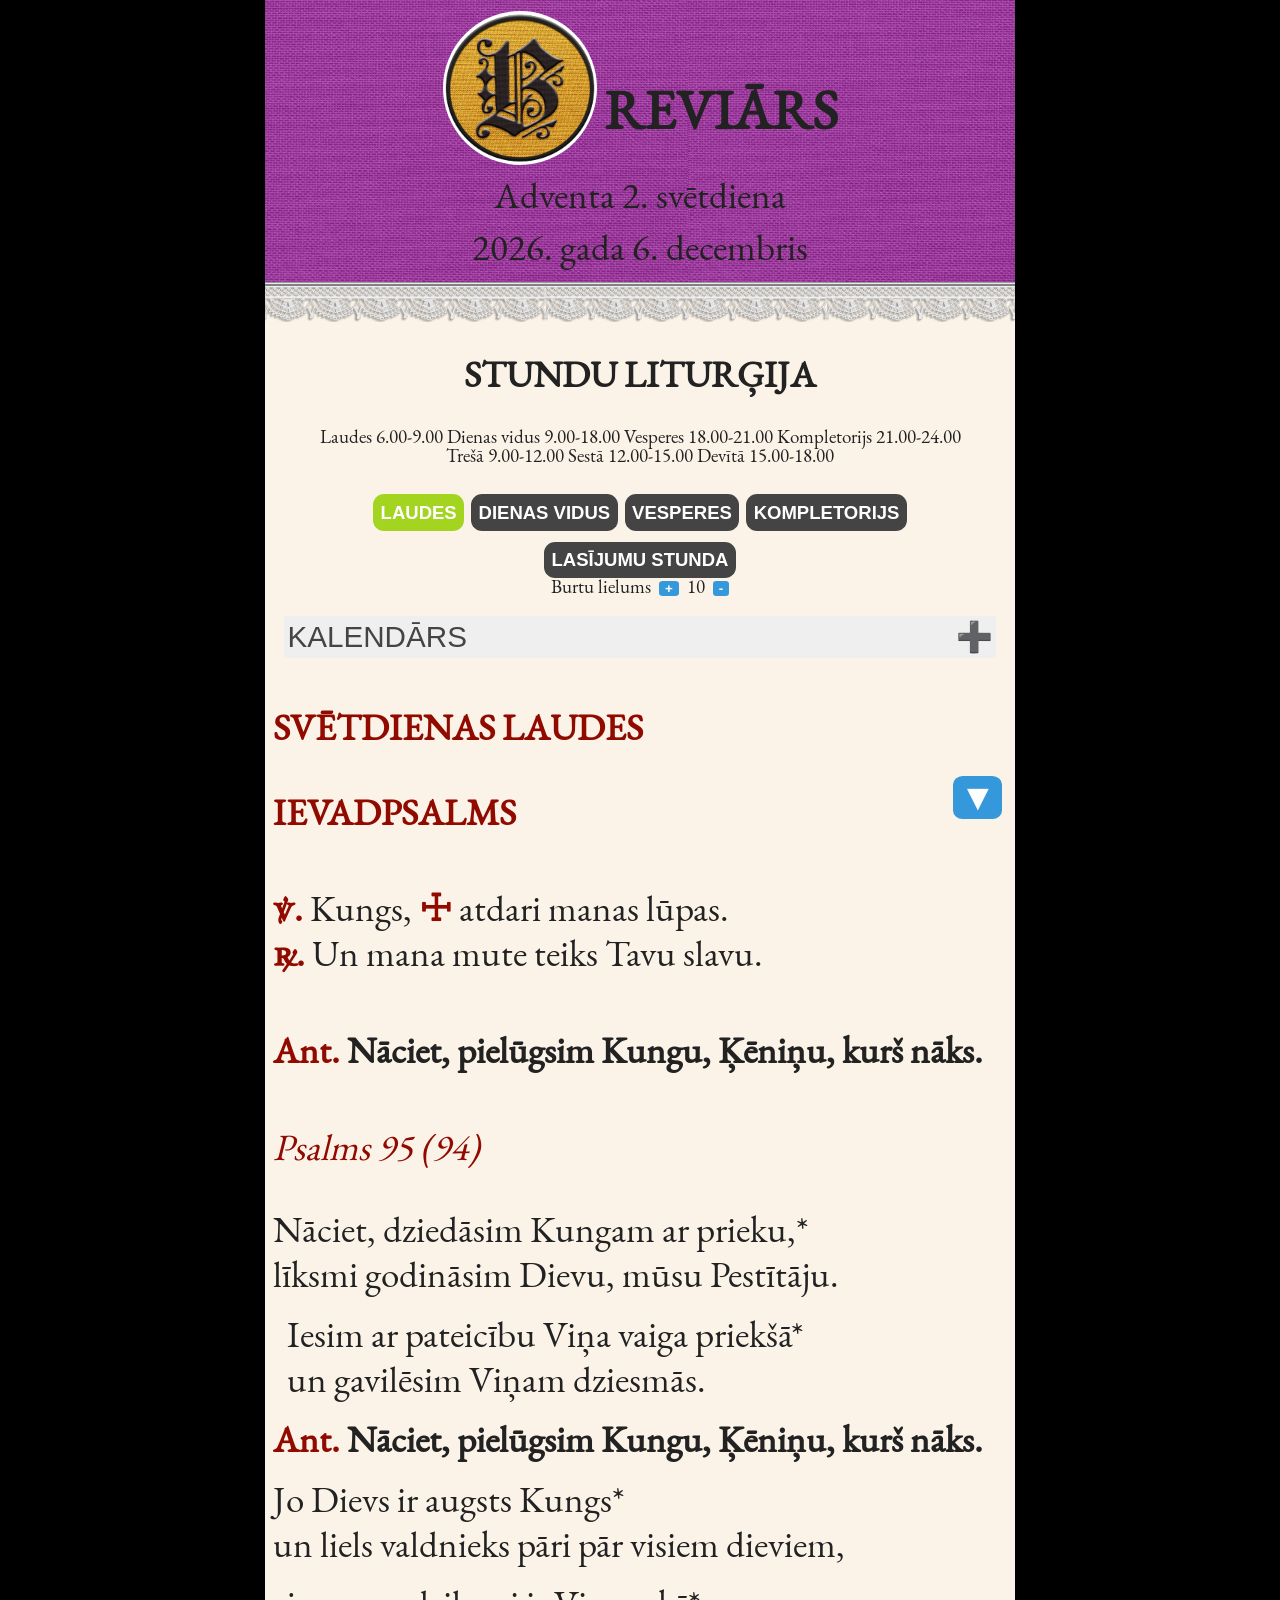
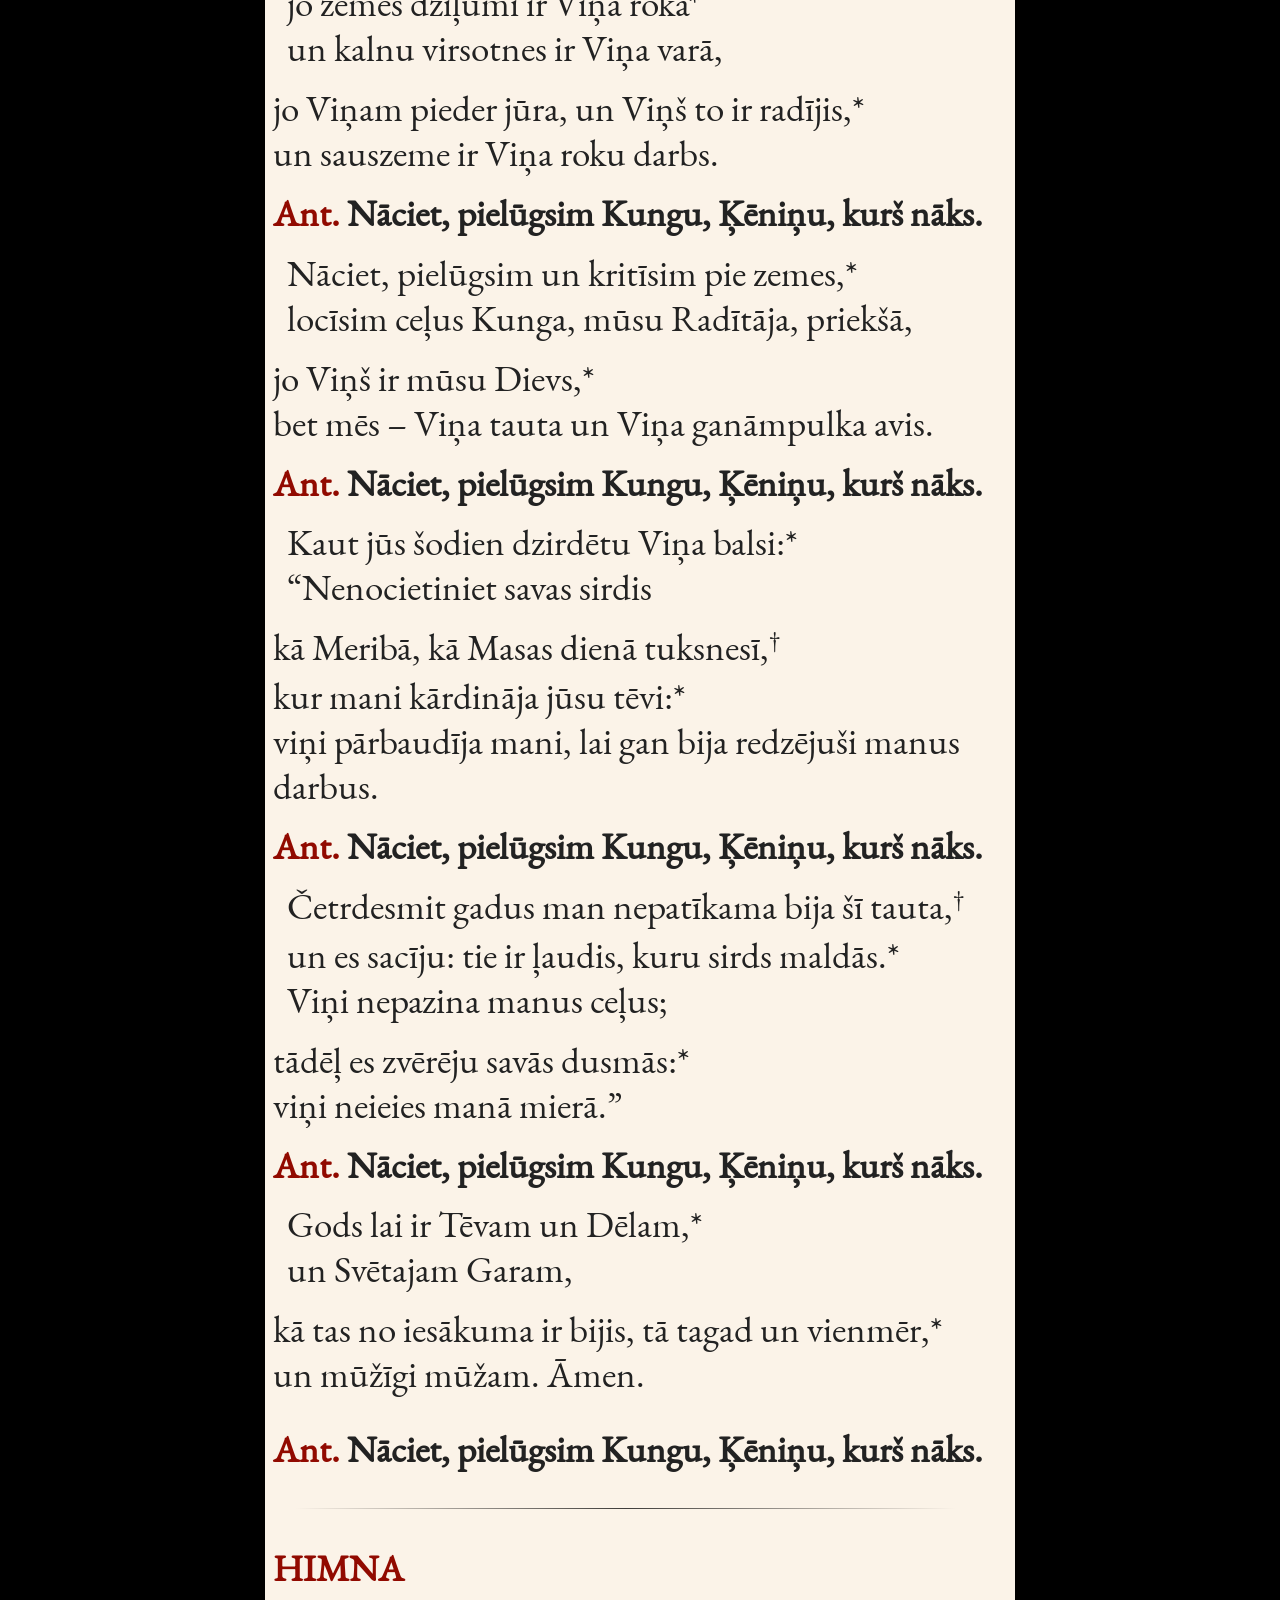
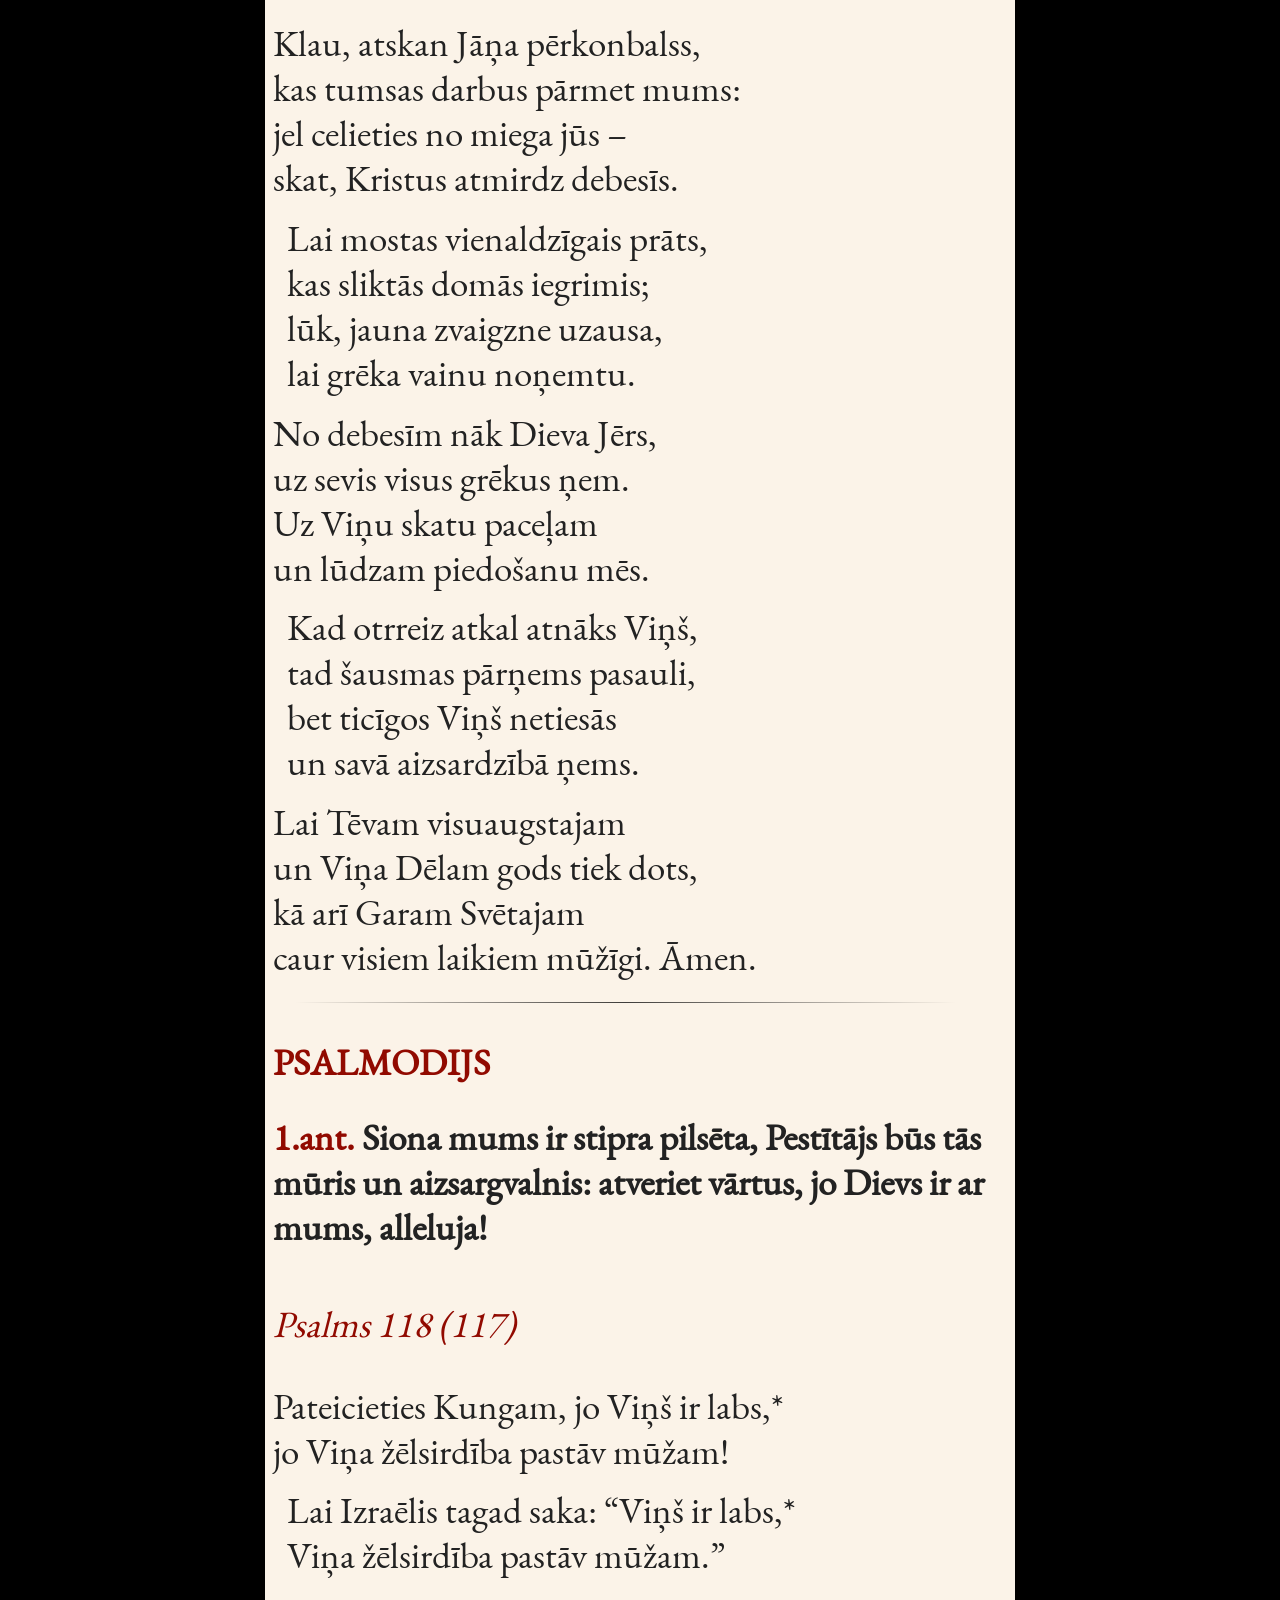
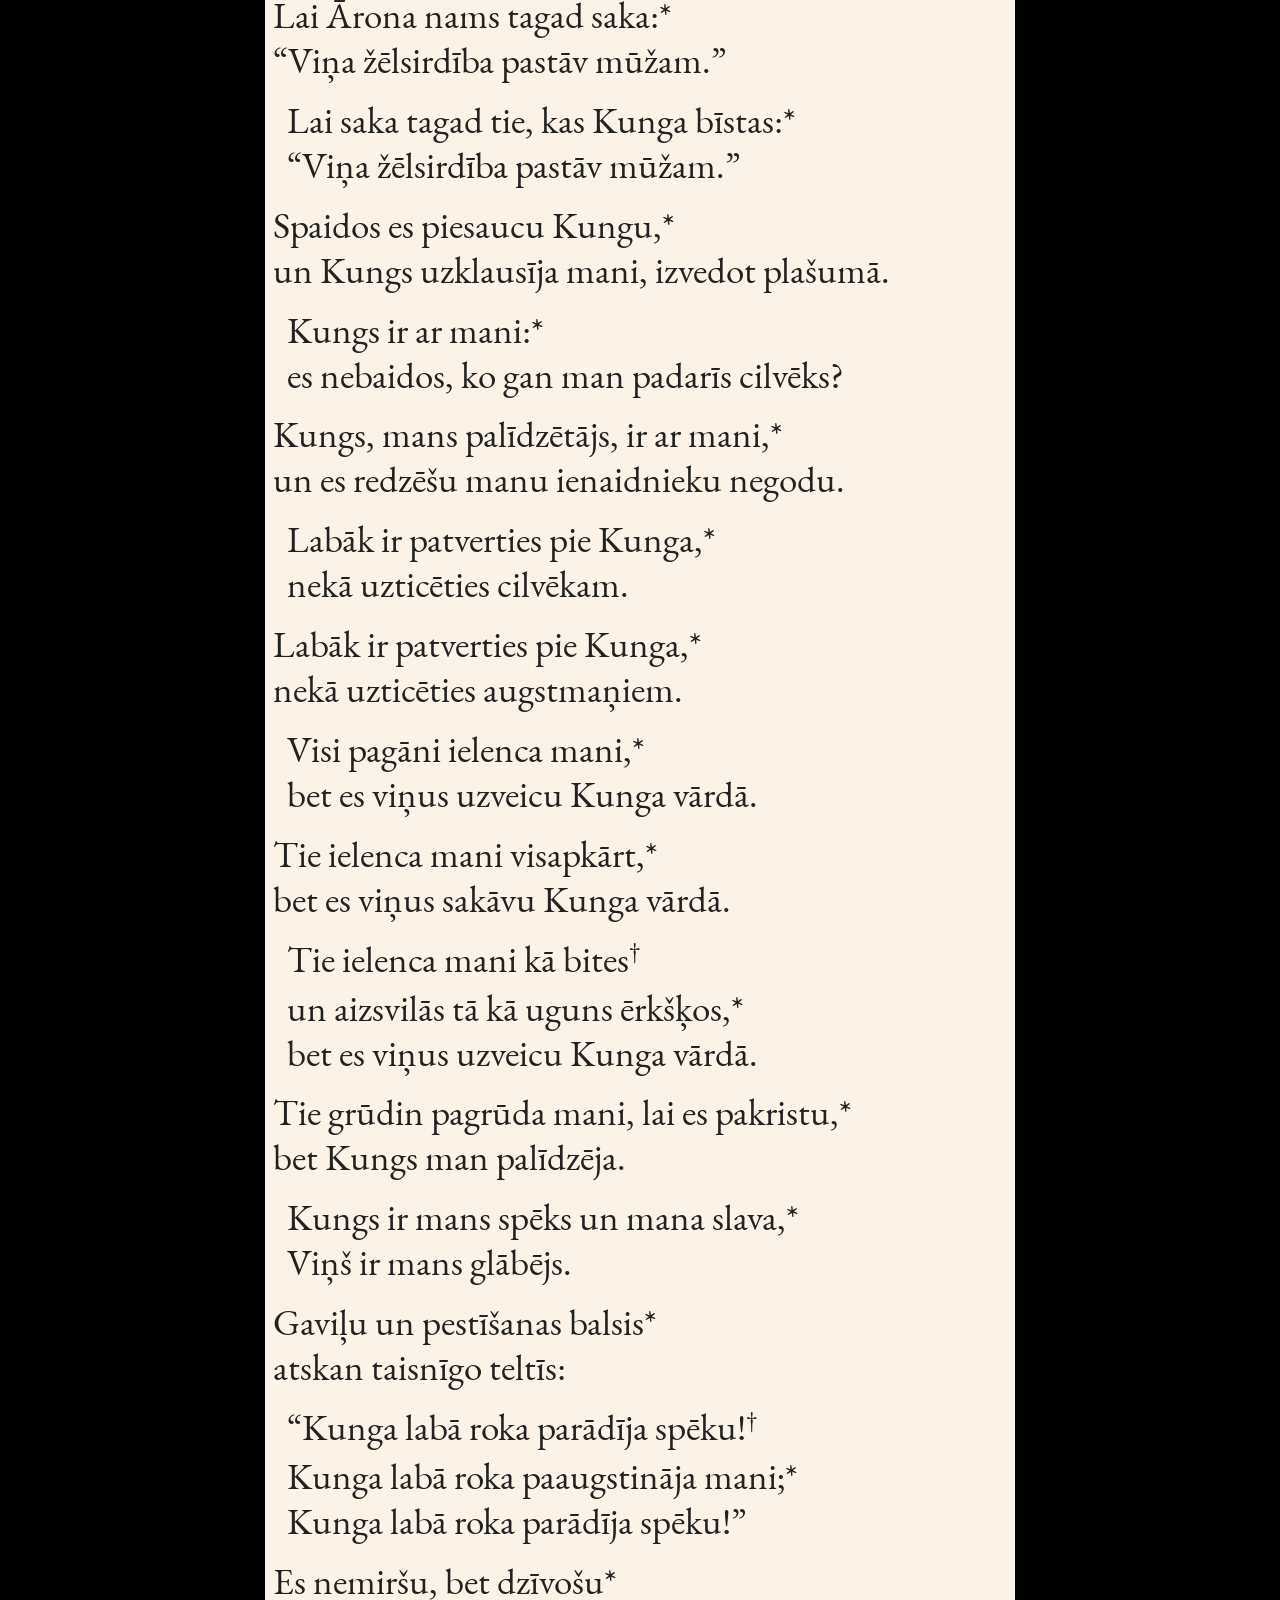
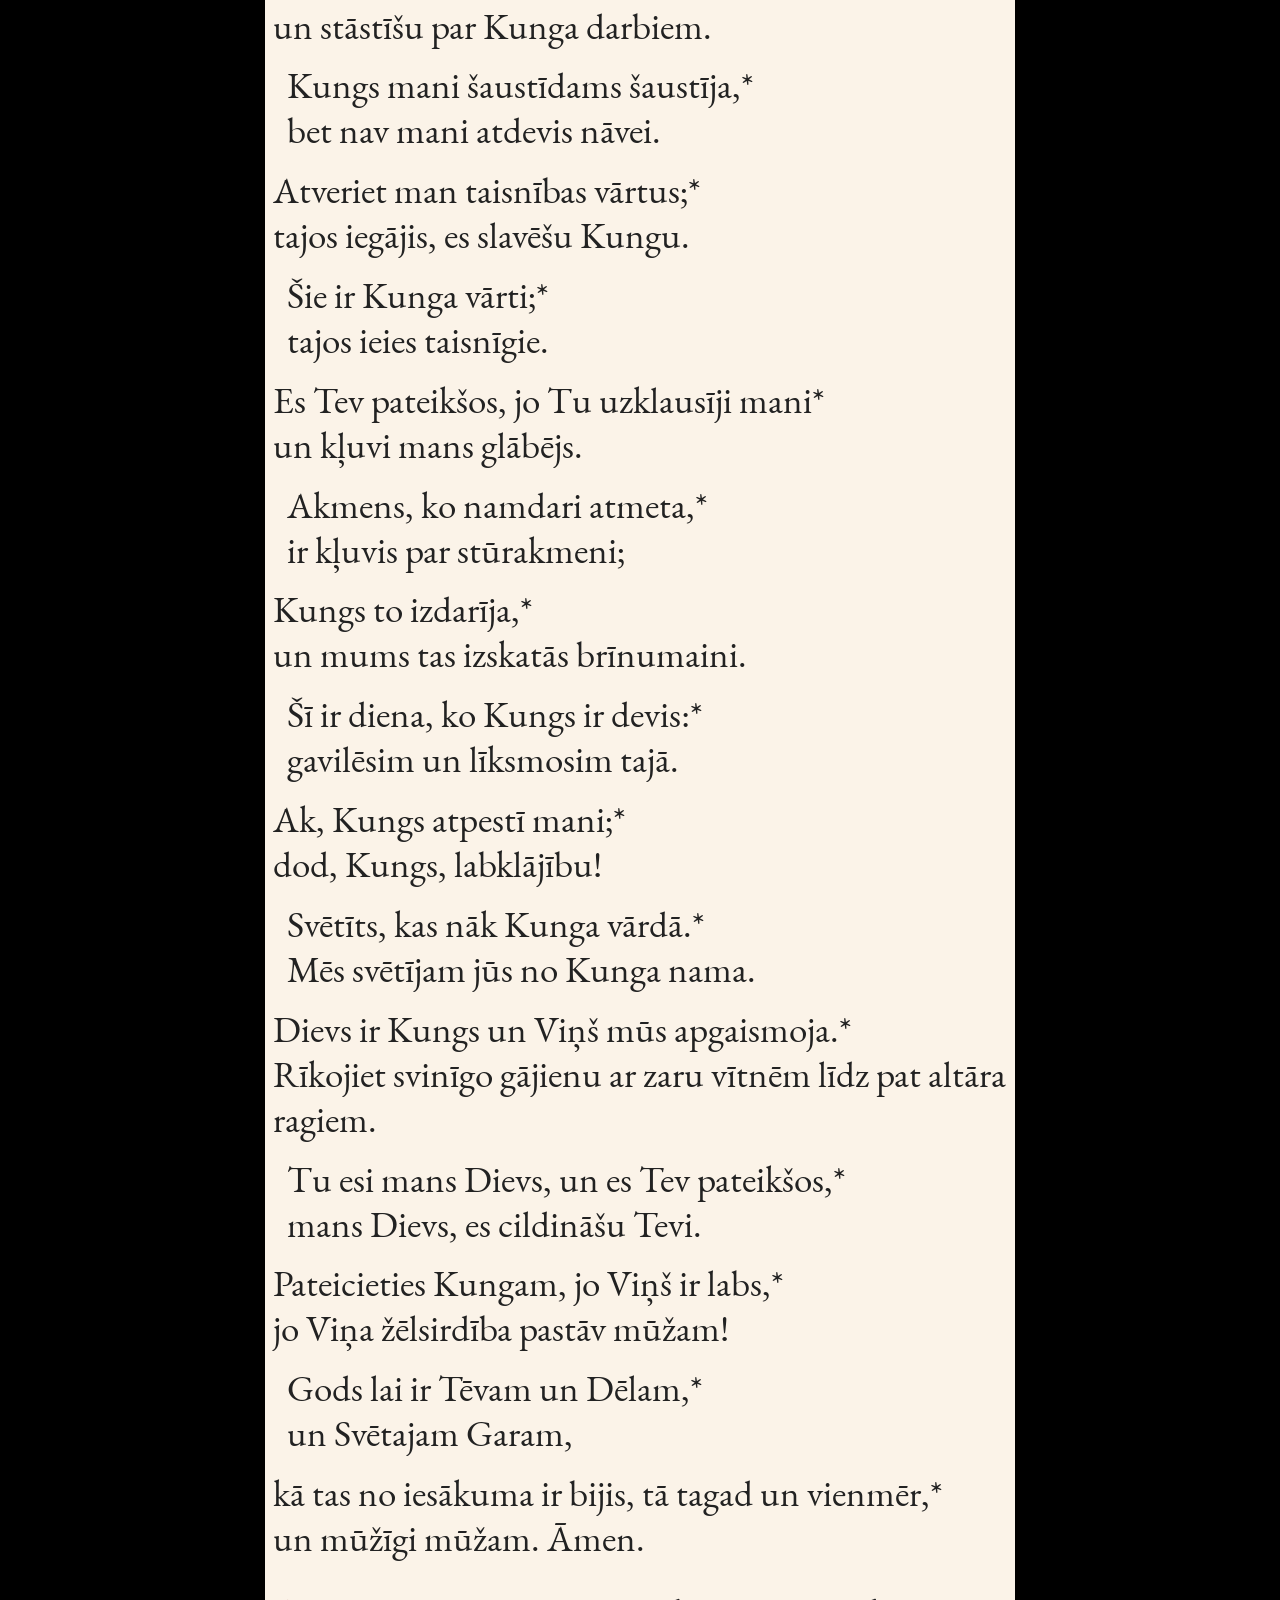
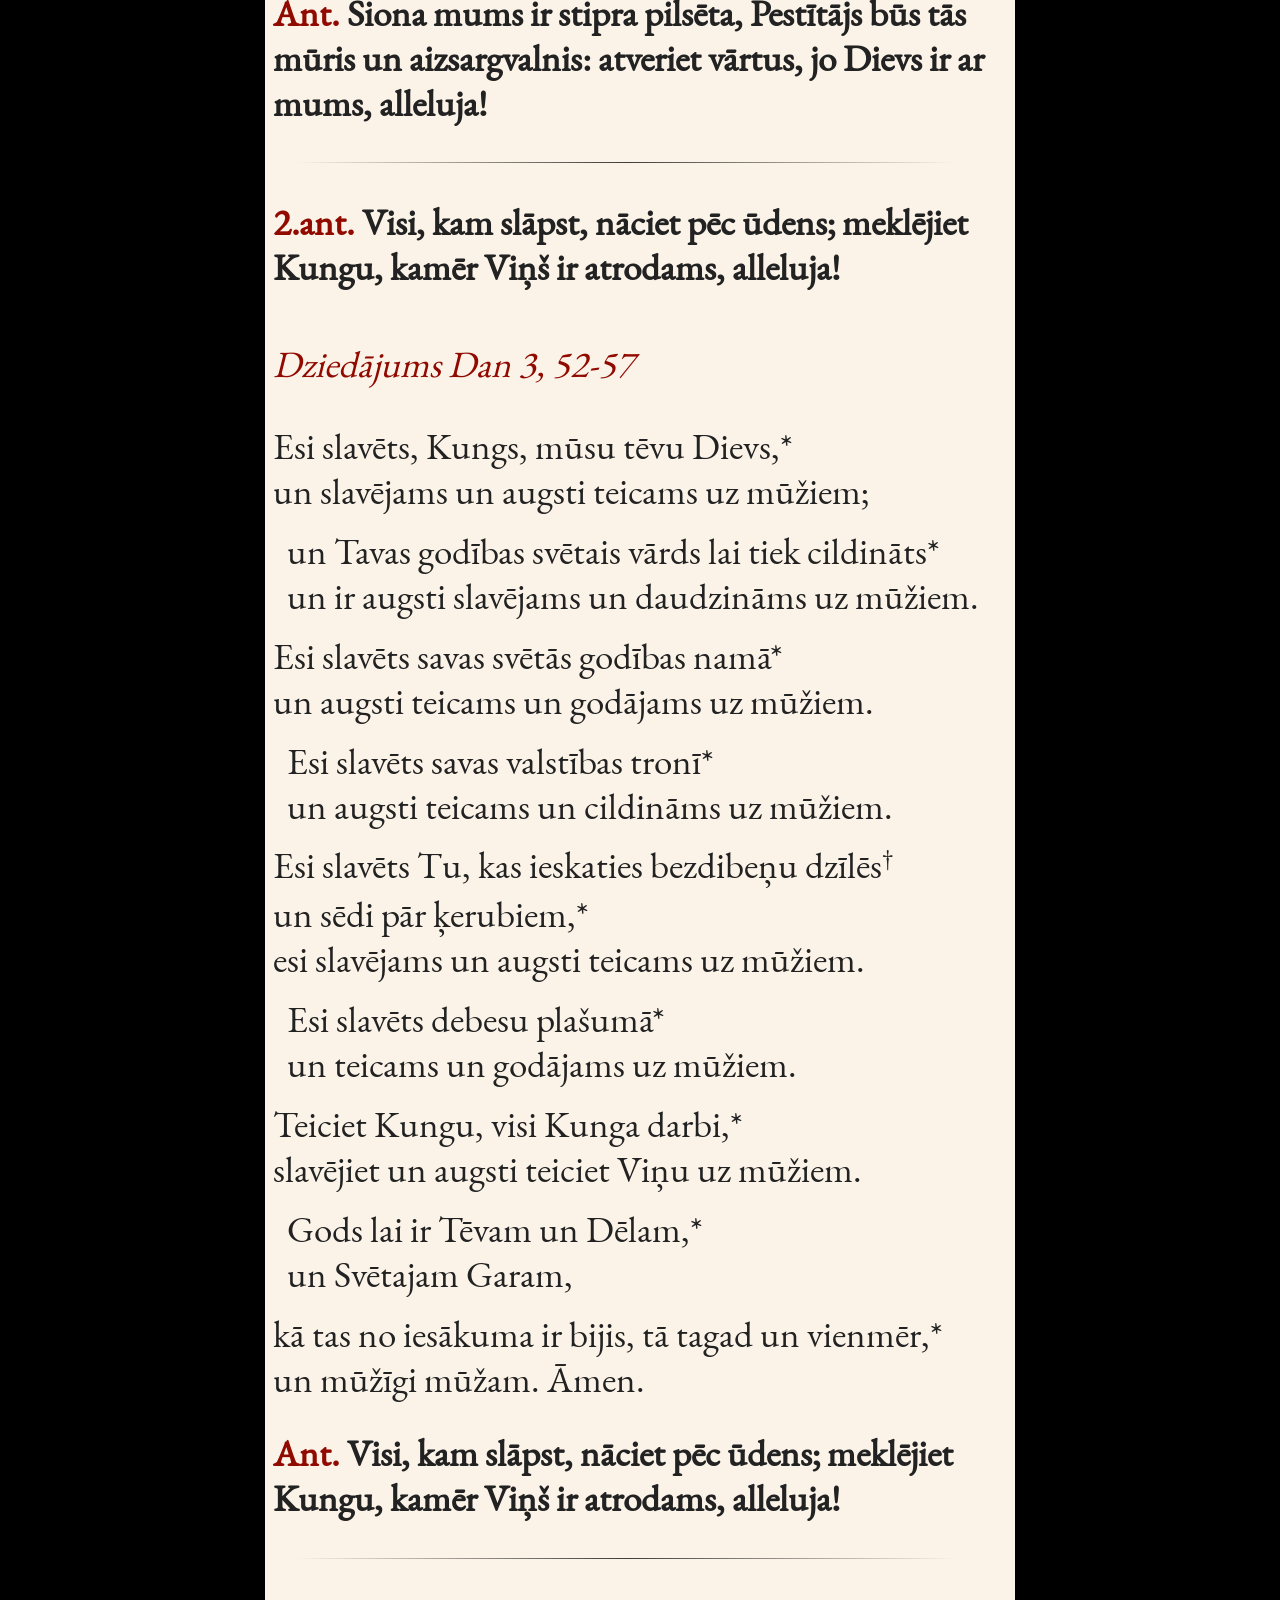
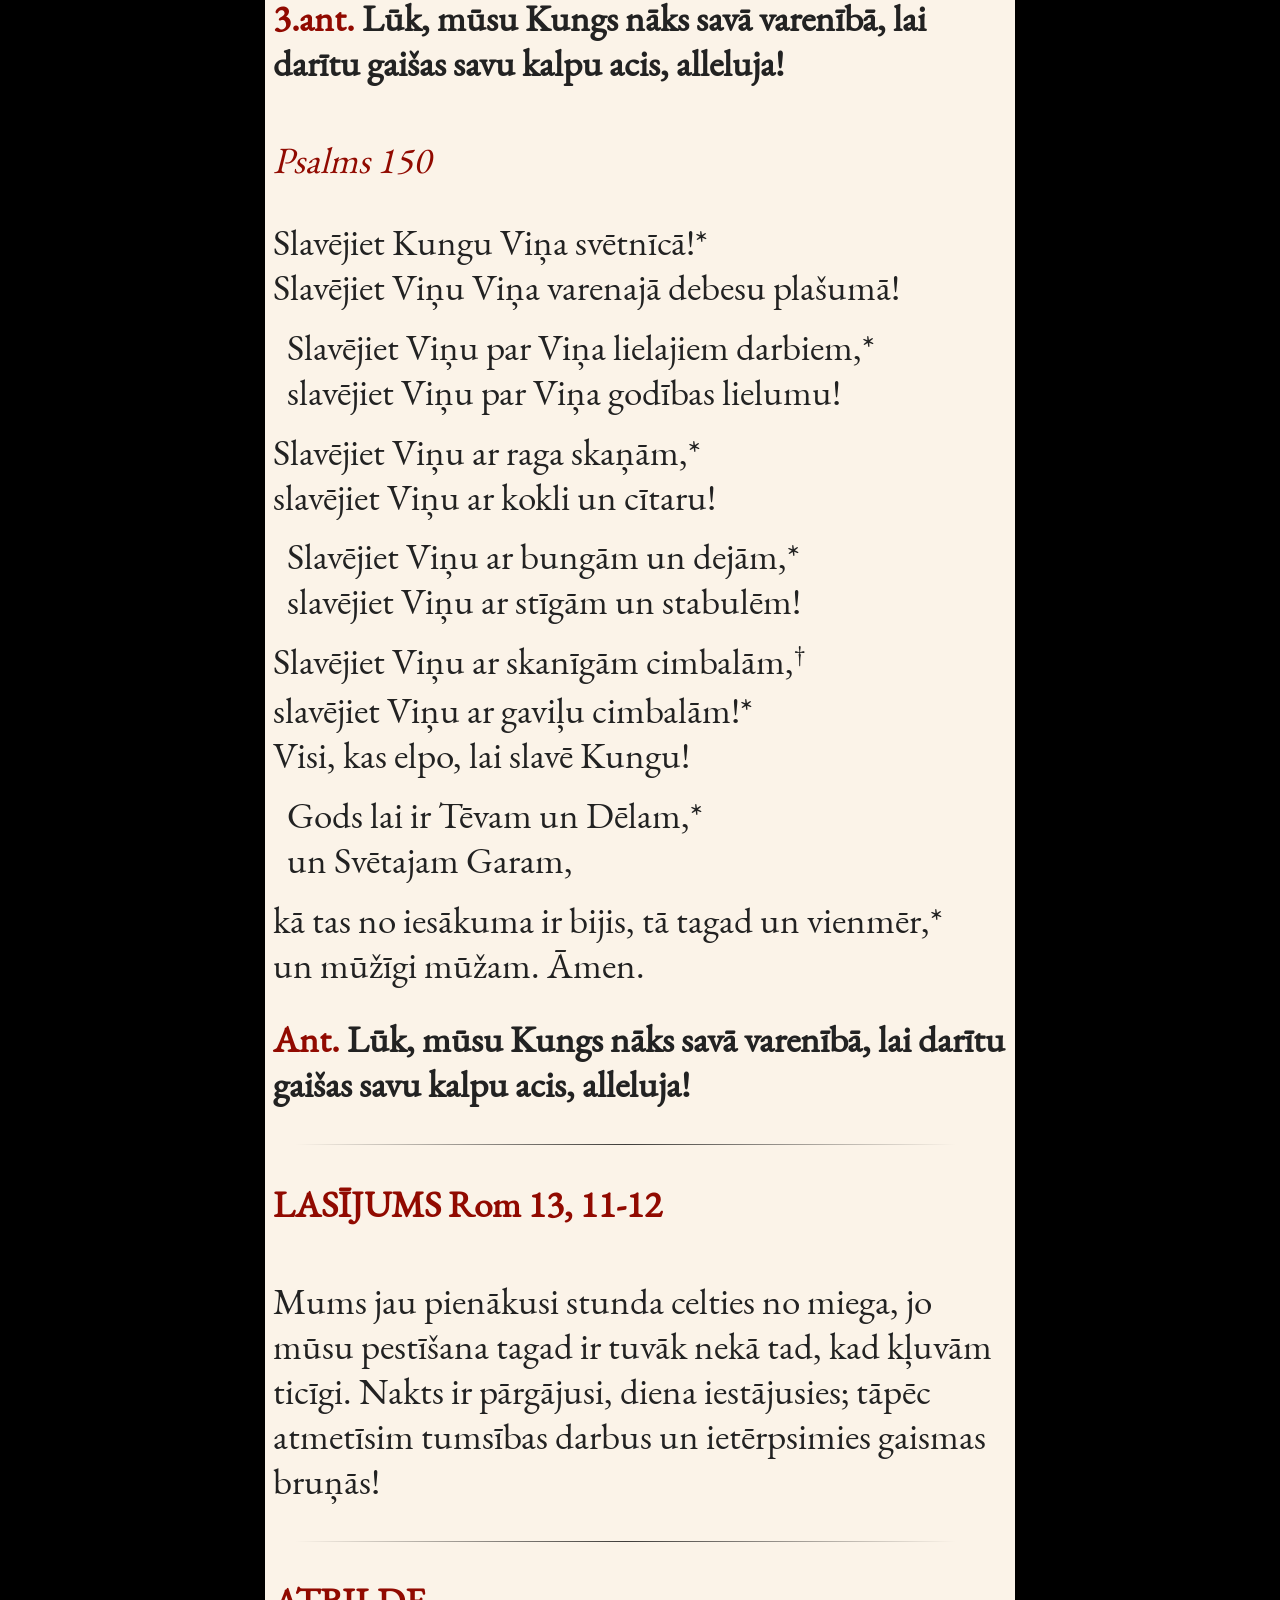
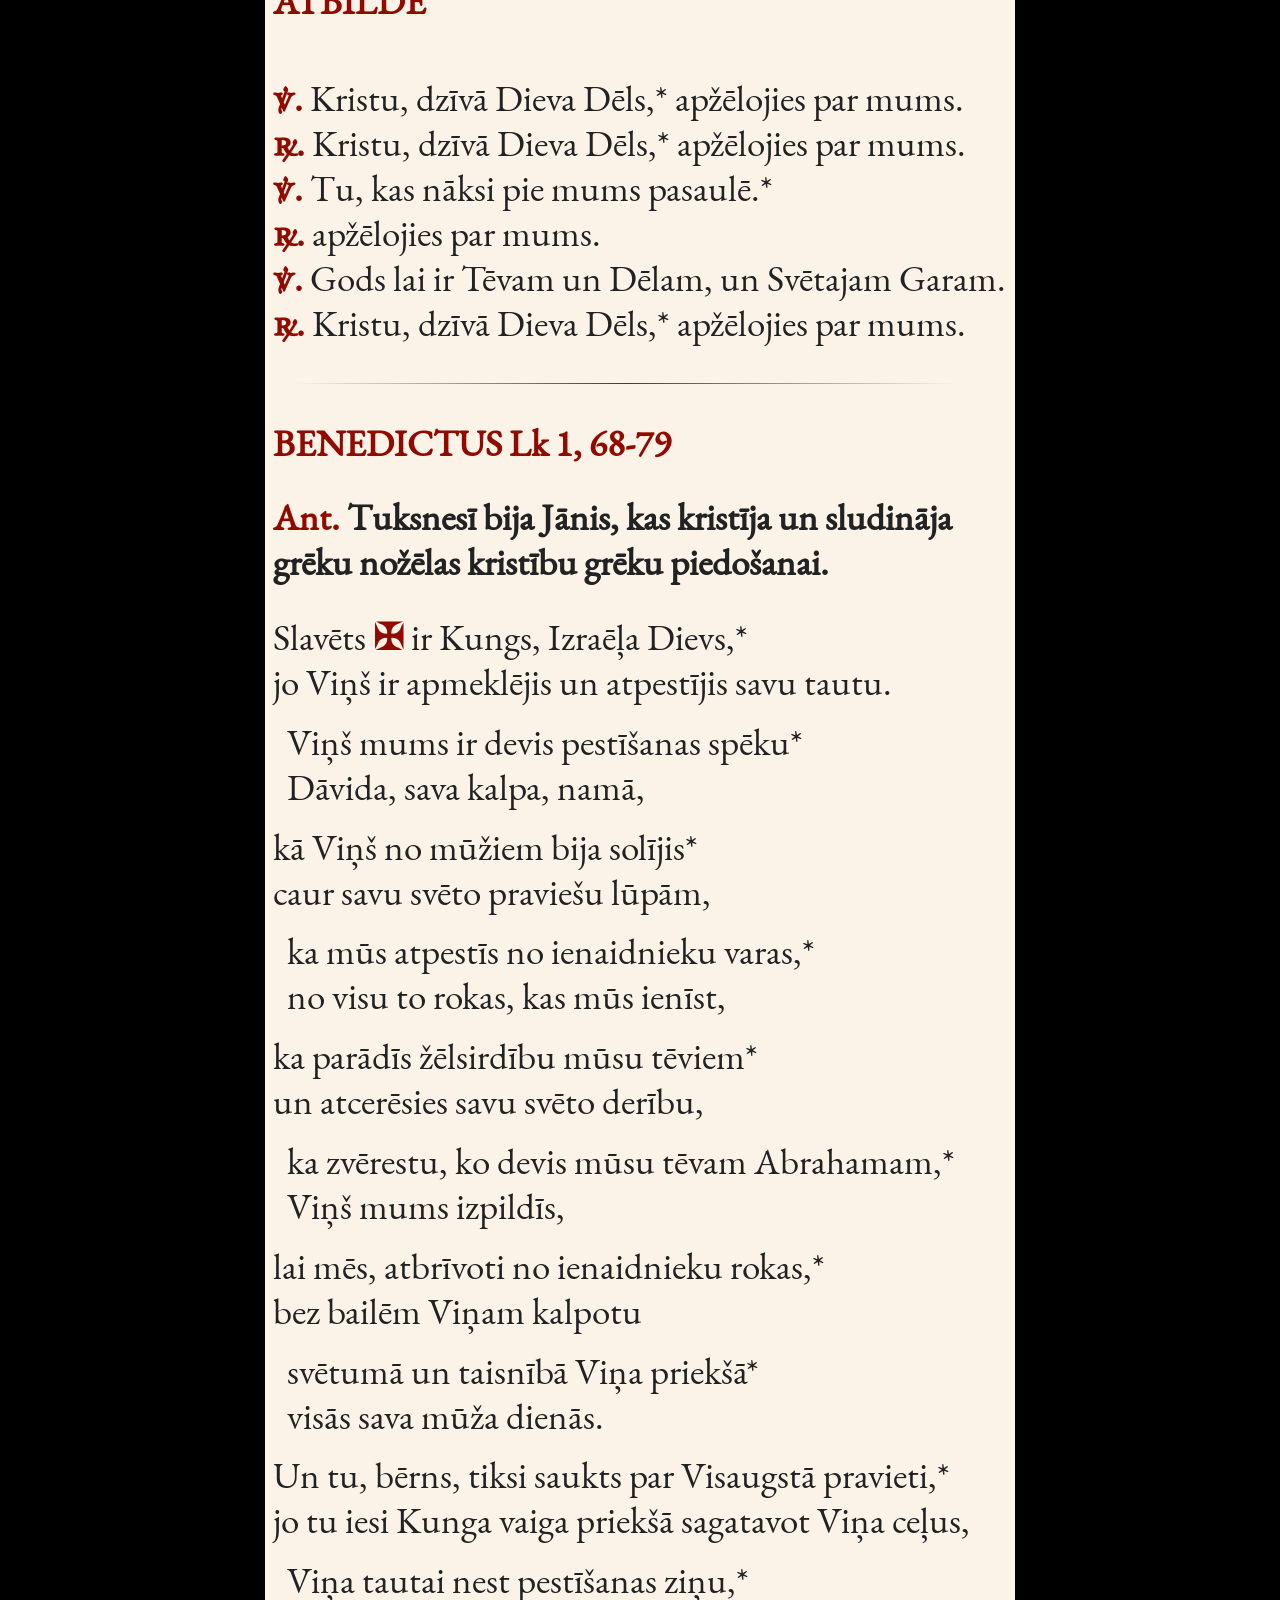
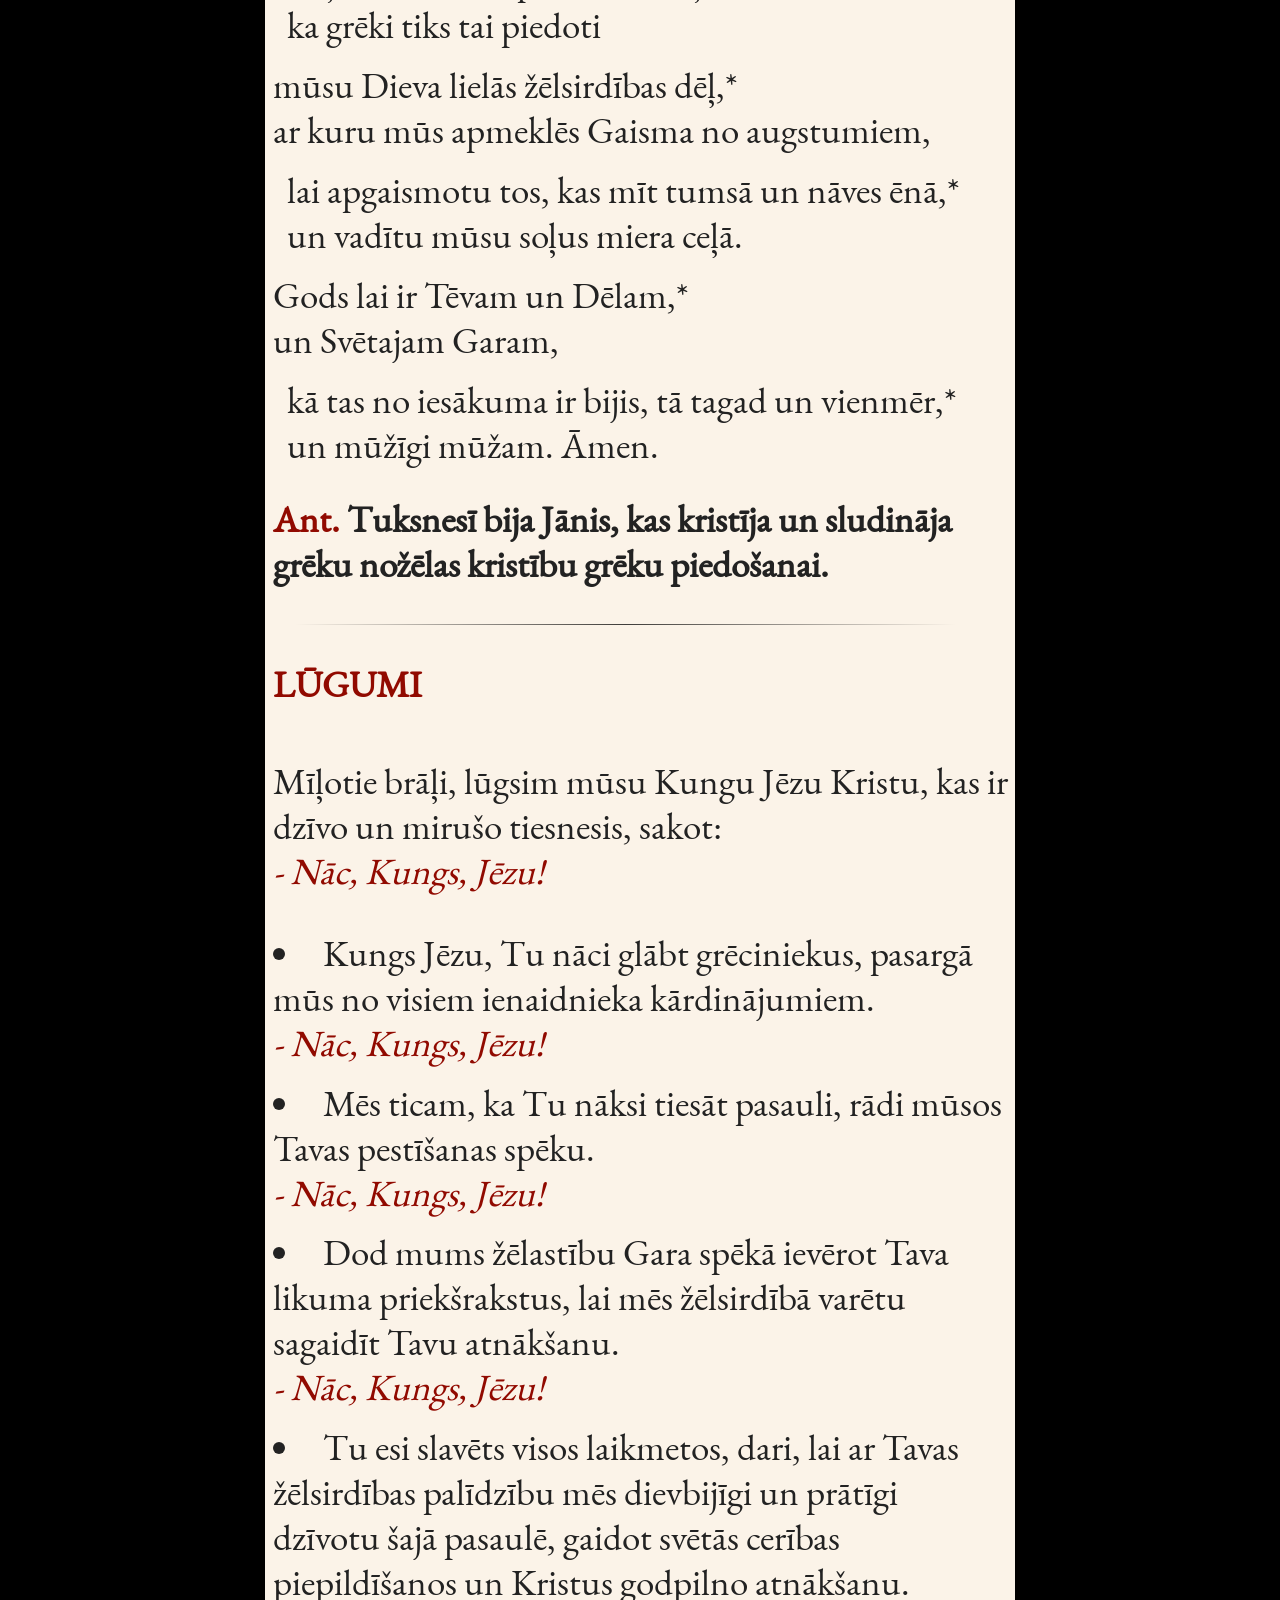
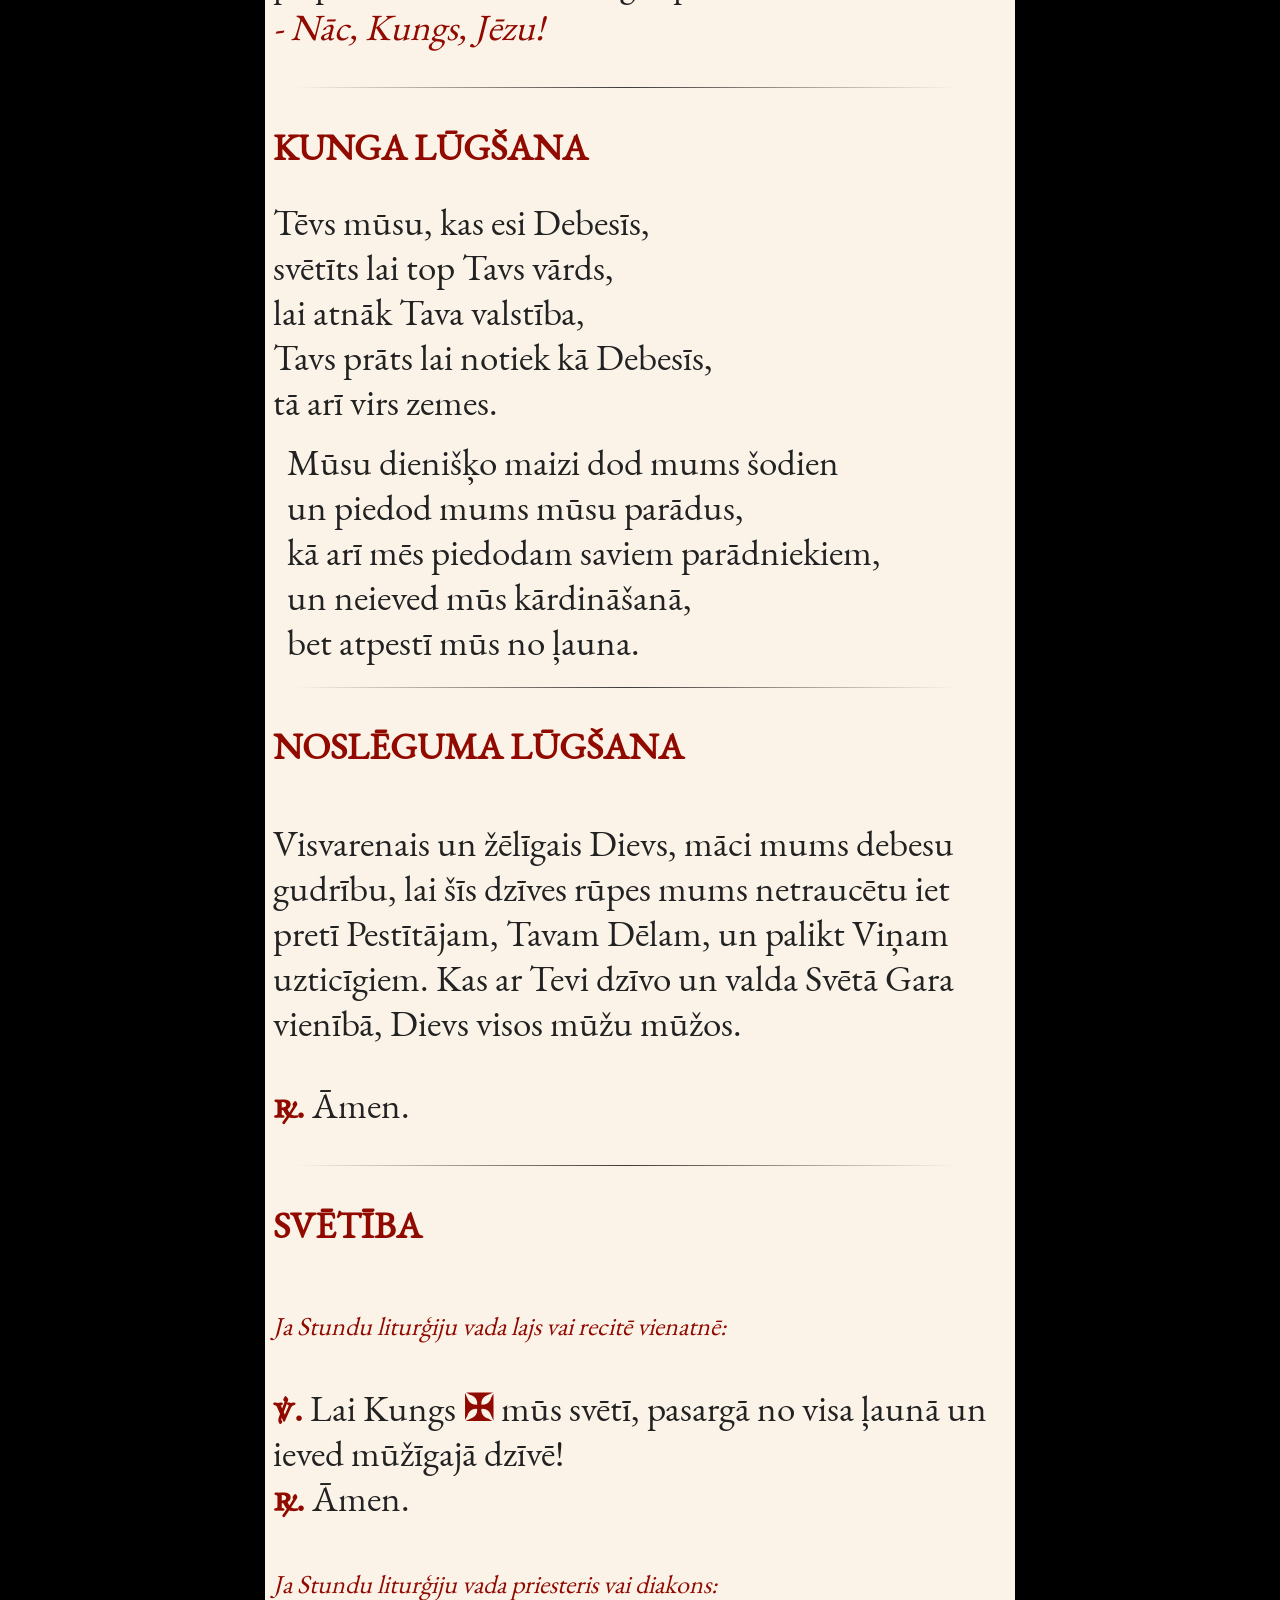
==== index.html @ 7a3329bc "Add files via upload" ====
<!DOCTYPE html>
<html lang = "lv">
	<head>
		<script>const  appversion = "2.101";//var v = new Date().valueOf(); // izmaiņu versija</script>
		<script async src="https://www.googletagmanager.com/gtag/js?id=G-MCXDLK2TNH"></script>
		<script>function gtag(){dataLayer.push(arguments)}window.dataLayer=window.dataLayer||[],gtag("js",new Date),gtag("config","G-MCXDLK2TNH");</script>
		<link rel="icon" type="image/x-icon" href="favicon.ico">
		<link rel="manifest" href="/manifest.json">
		<meta charset="utf-8">
		<meta name="viewport" content="width=device-width, initial-scale=1">
		<meta name="copyright" content="diakons Dainis">
		<meta name="description" content="Breviārs latviešu valodā">
		<meta name="keywords" content="Breviārs, Stundu lūgšana, liturģija, Liturģiskais gads, laudes, vesperes, kompletorijs">
		<title>Breviars</title>
		<script>
			const  v = appversion; // versija j;apamaina arī serviceworker.js
			document.addEventListener("DOMContentLoaded", function(event) {
				// Get HTML head element
				var head = document.getElementsByTagName('HEAD')[0];
				const cssList = ["style", "calendar"];
				// Create new link Element
				cssList.forEach(function(url) {
					let link = document.createElement('link');
					// set the attributes for link element 
					link.rel = 'stylesheet'; link.type = 'text/css';
					link.href = "css/" + url + ".css?v=" + v;
					head.appendChild(link);
					});

				var js = document.querySelector("#scripts");
				const jsList = ["himnas", "himnasLatin", "template_liturgy", "script", "pieminasdienas", "standartabloki", "komplet", "lugsana_pll_sv", "psalmi", "parastais", "officium", "advents", "ziemassvetki", "gavenis", "lieldienas", "festum",   "tools", "liturgiskaisgads", "calendar"]; //"himnas", "tools", "liturgiskaisgads", "calendar"];
				jsList.forEach(function(url) {
					let script = document.createElement('script');
					
					script.src = "js/" + url + ".js?v=" + v;
					script.async = false;
					js.appendChild(script);					
					});
			});
		</script>
		
<!-- APP -->
<!-- Your web app content -->
  <button id="install-button" style="display: none;">Instalēt aplikāciju</button>
  <script>
		if ('serviceWorker' in navigator) {
			window.addEventListener('load', function() {
				navigator.serviceWorker.register('/service-worker.js')
					.then(function(registration) {
						console.log('Service Worker registered with scope:', registration.scope);

						// Listen for updates to the service worker.
						registration.onupdatefound = function() {
							const installingWorker = registration.installing;
							installingWorker.onstatechange = function() {
								if (installingWorker.state === 'installed') {
									if (navigator.serviceWorker.controller) {
										// New update available
										console.log('New content is available; please refresh.');
										showUpdateNotification();
									} else {
										// Content is cached for offline use.
										console.log('Content is cached for offline use.');
									}
								}
							};
						};
					}).catch(function(error) {
						console.log('Service Worker registration failed:', error);
					});

				// Check if the app is already installed
				if (window.matchMedia('(display-mode: standalone)').matches) {
					hideInstallButton();
				}

				// Listen for the beforeinstallprompt event
				let deferredPrompt;
				window.addEventListener('beforeinstallprompt', (e) => {
					e.preventDefault();
					deferredPrompt = e;
					showInstallButton();
					document.getElementById('install-button').addEventListener('click', () => {
						hideInstallButton();
						deferredPrompt.prompt();
						deferredPrompt.userChoice.then((choiceResult) => {
							if (choiceResult.outcome === 'accepted') {
								console.log('User accepted the install prompt');
							} else {
								console.log('User dismissed the install prompt');
							}
							deferredPrompt = null;
						});
					});
				});

				function showInstallButton() {
					const installButton = document.getElementById('install-button');
					installButton.style.display = 'block';
				}

				function hideInstallButton() {
					const installButton = document.getElementById('install-button');
					installButton.style.display = 'none';
				}

				function showUpdateNotification() {
					const notification = document.createElement('div');
					notification.innerHTML = '<div style="position: fixed; top: 0; width: 100%; background: #fff; color: #000; padding: 10px; text-align: center; box-shadow: 0 -2px 5px rgba(0,0,0,0.3); z-index: 1000;">Pieejama jaunāka versija. <button  class="reload" onclick="window.location.reload()">Atjaunot!</button><br>Pēc tam aizver un atver pārlūku.</div>';
					document.body.appendChild(notification);
					
				    // Nodrošinām, ka tas tiek pievienots pēc lapas ielādes
					window.addEventListener('load', () => {
						document.body.appendChild(notification);
					});
				}

				
			});
		}
  </script>
		
	 </head>
	 
	 <body>

	 <div id="main">
	 	<div class="maincontainer">
			<div id="liturgiskakrasabaneris" class="logobar">
				<div id = "notify" style="float: right;"></div>
				<div class="logo">
					<p><img class="logo" src="img/Logo_Gold_200.png" alt="breviars stundu liturgija">
					 <span id="apptitle">reviārs</span></p>
					<p id="liturgsvetki" class="dienaID"><img src='img/Cube-loading.svg' alt="liturgiskais gads"></p>
					<p id="datums" class="datums">.</p>
					<!-- <p id="altKrasa" class="litsarkans"></p> -->
				</div>
			</div>
			<div id="bannerborder"></div>

			<div class="centretsbloks">
				<h2>STUNDU LITURĢIJA</h2>
				<p style="font-size: 50%; line-height: 100%;">
				Laudes 6.00-9.00 Dienas vidus 9.00-18.00 Vesperes 18.00-21.00 Kompletorijs 21.00-24.00
				<br>Trešā 9.00-12.00 Sestā 12.00-15.00 Devītā 15.00-18.00
				<!--         <br> (Laudes I-III; vesperes XII-XV; kompletorijs I.nakts sardze) -->
				</p>
				<button type="button" id="laudespoga" class="stundupoga">Laudes</button>
				<button type="button" id="dienaspoga" class="stundupoga">Dienas vidus</button>
				<button type="button" id="vesperespoga" class="stundupoga">Vesperes</button>
				<button type="button" id="kompletorijspoga" class="stundupoga">Kompletorijs</button>
				<button type="button" id="lasijumspoga" class="stundupoga">Lasījumu stunda</button>
				<div id="bookMarkZoom">
					<div id="bookMark"></div>
					<div id="zoom">Burtu lielums&nbsp;
						<button id="increase" class="zoombtn">+</button>
						&nbsp;<span id="zoompercent"></span>&nbsp;
						<button id="decrease" class="zoombtn">-</button>
					</div>
				</div>
			</div>
			
			<div class="infolit">
				 <button class="accordion">Kalendārs</button>
				 <div class="panel">
					<div class="statistika">
						<div> <span class="infoparagrafs">Gads: </span> <span id="litGads">na</span>. <span class="infoparagrafs">Psalmu nedēļa: </span> <span id="psNedela">na</span>.
							<br>
							<div style="text-align:center">
								<button id="prevButton">◁</button> <span id="menesis">menesis</span> <button id="nextButton">▷</button>
							</div>
						</div>
					</div>
					<div id="kalendars">Kalendārs</div>
				 </div>
			</div>
		</div>

		<div id="container" class="container">
			<div id="titleimage" class="titleimage">
				<!--       <img src="/img/agnus.jpg" alt="lamb"> -->
			</div>
			<div id="LugsanuTeksts" class="LugsanuTeksts">
				Pārlūkā ir jābūt atļautam JavaScript.
				<br>
				Darbība un izskats uz Safari nav garantēta.
			</div>
		</div>

	  <!-- Svarīga skriptu pareiza secība -->
	  <!-- Svarīga skriptu pareiza secība -->
		<div id='bugs' style="text-align: center;">
			<hr>
				<p>© tehniskais izpildījums: diakons Dainis
				<br>© teksti: <a href=copyright.html>dažādi tulkojumi</a></p>
				
				<p class="credit"> <a href=credit.html>Pateicība!</a> </p>
			<hr>
			<div id="atbalsts">
				<p>Atbalsti mūsu darbu!<br>
					<div id="koffee">
						<a href="https://www.buymeacoffee.com/breviars">Šeit!</a>
					</div>
				</p>
			</div>
		</div>
		<div id='scripts'></div>

	</div>
	</body>
</html>
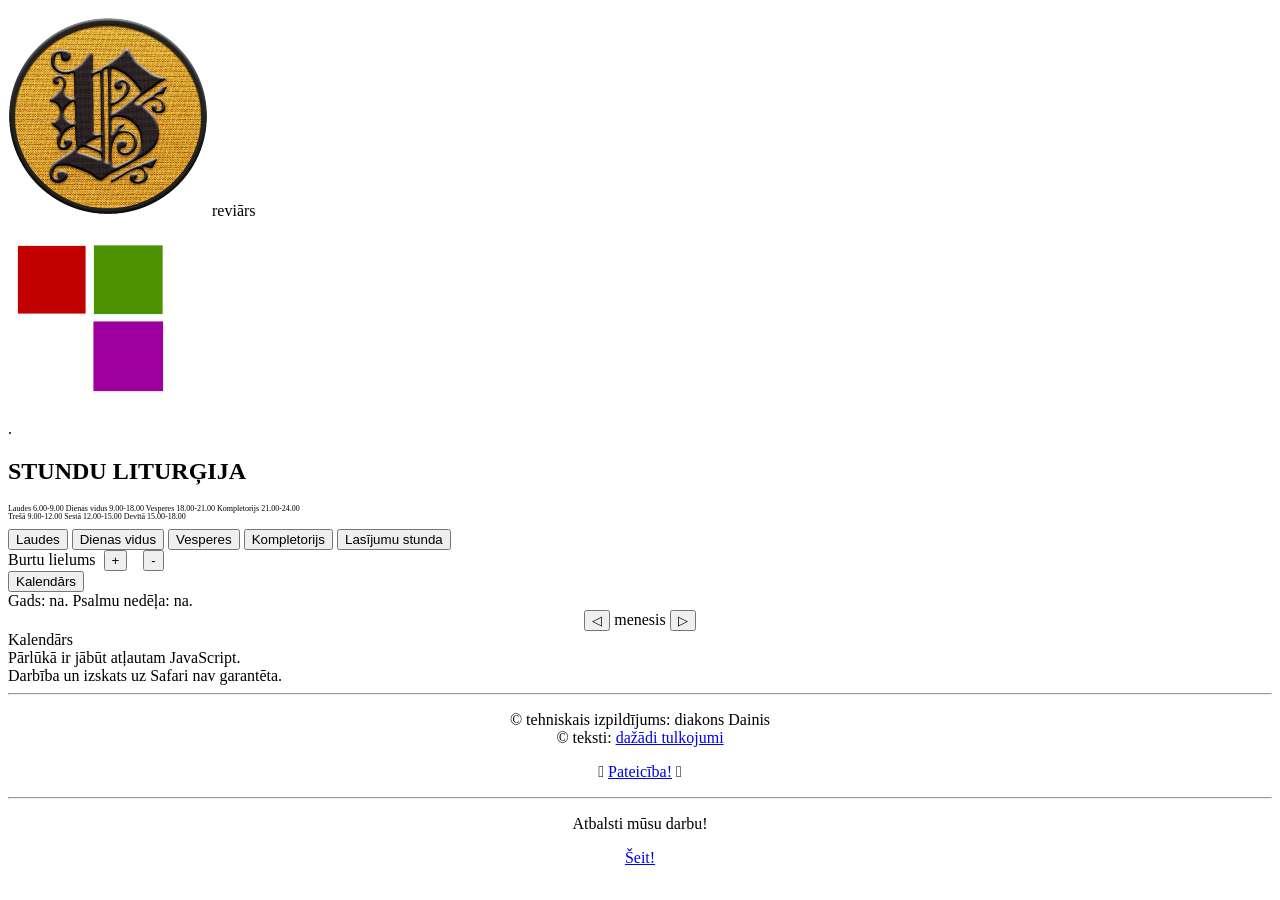
==== commit d5b0ad57: "Add files via upload" ====
--- a/index.html
+++ b/index.html
@@ -1,128 +1,63 @@
 <!DOCTYPE html>
-<html lang = "lv">
-	<head>
-		<script>const  appversion = "2.101";//var v = new Date().valueOf(); // izmaiņu versija</script>
-		<script async src="https://www.googletagmanager.com/gtag/js?id=G-MCXDLK2TNH"></script>
-		<script>function gtag(){dataLayer.push(arguments)}window.dataLayer=window.dataLayer||[],gtag("js",new Date),gtag("config","G-MCXDLK2TNH");</script>
-		<link rel="icon" type="image/x-icon" href="favicon.ico">
-		<link rel="manifest" href="/manifest.json">
-		<meta charset="utf-8">
-		<meta name="viewport" content="width=device-width, initial-scale=1">
-		<meta name="copyright" content="diakons Dainis">
-		<meta name="description" content="Breviārs latviešu valodā">
-		<meta name="keywords" content="Breviārs, Stundu lūgšana, liturģija, Liturģiskais gads, laudes, vesperes, kompletorijs">
-		<title>Breviars</title>
+<html lang="lv">
+<head>
+		<script src="js/version.js"></script>
 		<script>
-			const  v = appversion; // versija j;apamaina arī serviceworker.js
-			document.addEventListener("DOMContentLoaded", function(event) {
-				// Get HTML head element
-				var head = document.getElementsByTagName('HEAD')[0];
-				const cssList = ["style", "calendar"];
-				// Create new link Element
-				cssList.forEach(function(url) {
-					let link = document.createElement('link');
-					// set the attributes for link element 
-					link.rel = 'stylesheet'; link.type = 'text/css';
-					link.href = "css/" + url + ".css?v=" + v;
-					head.appendChild(link);
-					});
+		(function () {
+		  const v = self.BREVIARS_VERSION || Date.now();
 
-				var js = document.querySelector("#scripts");
-				const jsList = ["himnas", "himnasLatin", "template_liturgy", "script", "pieminasdienas", "standartabloki", "komplet", "lugsana_pll_sv", "psalmi", "parastais", "officium", "advents", "ziemassvetki", "gavenis", "lieldienas", "festum",   "tools", "liturgiskaisgads", "calendar"]; //"himnas", "tools", "liturgiskaisgads", "calendar"];
-				jsList.forEach(function(url) {
-					let script = document.createElement('script');
-					
-					script.src = "js/" + url + ".js?v=" + v;
-					script.async = false;
-					js.appendChild(script);					
-					});
-			});
+		  const files = [
+			"js/app-loader.js?v=" + encodeURIComponent(v),
+			"js/pwa-controller.js?v=" + encodeURIComponent(v)
+		  ];
+
+		  files.forEach(function (src) {
+			const script = document.createElement("script");
+			script.src = src;
+			script.async = false;
+			document.head.appendChild(script);
+		  });
+		})();
 		</script>
-		
-<!-- APP -->
-<!-- Your web app content -->
-  <button id="install-button" style="display: none;">Instalēt aplikāciju</button>
+
+  <script async src="https://www.googletagmanager.com/gtag/js?id=G-MCXDLK2TNH"></script>
   <script>
-		if ('serviceWorker' in navigator) {
-			window.addEventListener('load', function() {
-				navigator.serviceWorker.register('/service-worker.js')
-					.then(function(registration) {
-						console.log('Service Worker registered with scope:', registration.scope);
+    window.dataLayer = window.dataLayer || [];
+    function gtag(){dataLayer.push(arguments)}
+    gtag("js", new Date());
+    gtag("config", "G-MCXDLK2TNH");
+  </script>
 
-						// Listen for updates to the service worker.
-						registration.onupdatefound = function() {
-							const installingWorker = registration.installing;
-							installingWorker.onstatechange = function() {
-								if (installingWorker.state === 'installed') {
-									if (navigator.serviceWorker.controller) {
-										// New update available
-										console.log('New content is available; please refresh.');
-										showUpdateNotification();
-									} else {
-										// Content is cached for offline use.
-										console.log('Content is cached for offline use.');
-									}
-								}
-							};
-						};
-					}).catch(function(error) {
-						console.log('Service Worker registration failed:', error);
-					});
+  <link rel="icon" type="image/x-icon" href="favicon.ico">
+<!--  <link rel="manifest" href="/manifest.json"> -->
 
-				// Check if the app is already installed
-				if (window.matchMedia('(display-mode: standalone)').matches) {
-					hideInstallButton();
-				}
+		<script>
+		(function () {
+		  if (location.protocol === "file:") {
+			return;
+		  }
 
-				// Listen for the beforeinstallprompt event
-				let deferredPrompt;
-				window.addEventListener('beforeinstallprompt', (e) => {
-					e.preventDefault();
-					deferredPrompt = e;
-					showInstallButton();
-					document.getElementById('install-button').addEventListener('click', () => {
-						hideInstallButton();
-						deferredPrompt.prompt();
-						deferredPrompt.userChoice.then((choiceResult) => {
-							if (choiceResult.outcome === 'accepted') {
-								console.log('User accepted the install prompt');
-							} else {
-								console.log('User dismissed the install prompt');
-							}
-							deferredPrompt = null;
-						});
-					});
-				});
+		  const manifest = document.createElement("link");
+		  manifest.rel = "manifest";
+		  manifest.href = "manifest.json";
+		  document.head.appendChild(manifest);
+		})();
+		</script>
 
-				function showInstallButton() {
-					const installButton = document.getElementById('install-button');
-					installButton.style.display = 'block';
-				}
 
-				function hideInstallButton() {
-					const installButton = document.getElementById('install-button');
-					installButton.style.display = 'none';
-				}
+  <meta charset="utf-8">
+  <meta name="viewport" content="width=device-width, initial-scale=1">
+  <meta name="copyright" content="diakons Dainis">
+  <meta name="description" content="Breviārs latviešu valodā">
+  <meta name="keywords" content="Breviārs, Stundu lūgšana, liturģija, Liturģiskais gads, laudes, vesperes, kompletorijs">
 
-				function showUpdateNotification() {
-					const notification = document.createElement('div');
-					notification.innerHTML = '<div style="position: fixed; top: 0; width: 100%; background: #fff; color: #000; padding: 10px; text-align: center; box-shadow: 0 -2px 5px rgba(0,0,0,0.3); z-index: 1000;">Pieejama jaunāka versija. <button  class="reload" onclick="window.location.reload()">Atjaunot!</button><br>Pēc tam aizver un atver pārlūku.</div>';
-					document.body.appendChild(notification);
-					
-				    // Nodrošinām, ka tas tiek pievienots pēc lapas ielādes
-					window.addEventListener('load', () => {
-						document.body.appendChild(notification);
-					});
-				}
+  <title>Breviars</title>
 
-				
-			});
-		}
-  </script>
-		
-	 </head>
+</head>
 	 
 	 <body>
+	 
+<button id="install-button" style="display: none;">Instalēt aplikāciju</button>
 
 	 <div id="main">
 	 	<div class="maincontainer">
@@ -188,7 +123,6 @@
 		</div>
 
 	  <!-- Svarīga skriptu pareiza secība -->
-	  <!-- Svarīga skriptu pareiza secība -->
 		<div id='bugs' style="text-align: center;">
 			<hr>
 				<p>© tehniskais izpildījums: diakons Dainis
@@ -205,7 +139,6 @@
 			</div>
 		</div>
 		<div id='scripts'></div>
-
 	</div>
 	</body>
 </html>
